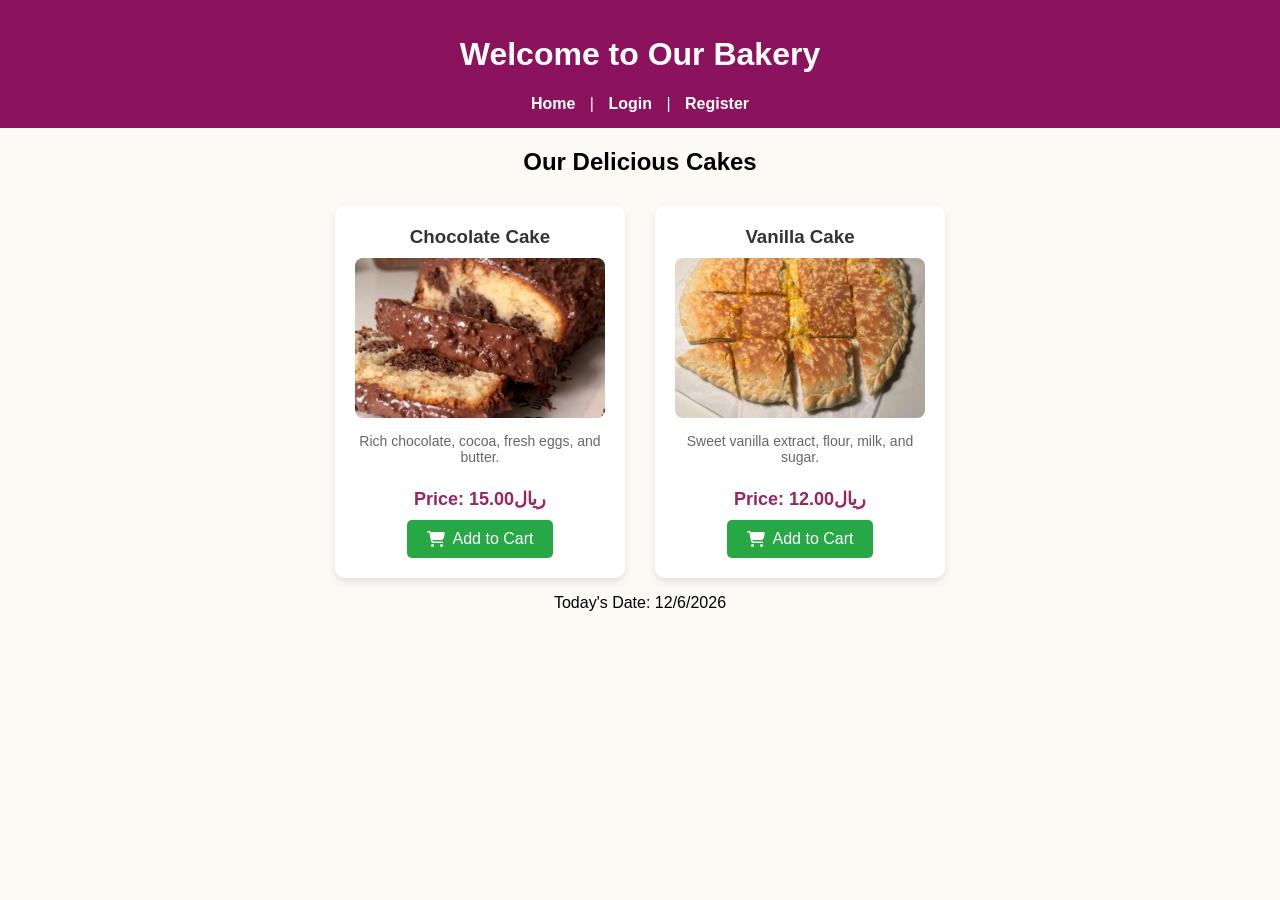
==== public/index.html @ 5c7da5cd "First upload" ====
<!DOCTYPE html>
<html lang="en">
<head>
    <meta charset="UTF-8">
    <title>Bakery Ordering System</title>
    <link rel="stylesheet" href="style.css">
    <!-- استدعاء مكتبة الأيقونات (FontAwesome) -->
    <link rel="stylesheet" href="https://cdnjs.cloudflare.com/ajax/libs/font-awesome/6.4.0/css/all.min.css">
</head>
<body>
    <header>
        <h1>Welcome to Our Bakery</h1>
        <nav>
            <a href="/">Home</a> | 
            <a href="#">Login</a> | 
            <a href="#">Register</a>
        </nav>
    </header>

    <main>
        <h2>Our Delicious Cakes</h2>
        
        <div class="cake-container">
            
            <!-- الكيكة الأولى -->
            <div class="cake">
                <h3>Chocolate Cake</h3> <!-- الاسم -->
                <img src= "image\cake1.jpg" alt="Chocolate Cake"> <!-- الصورة -->
                <p class="desc">Rich chocolate, cocoa, fresh eggs, and butter.</p> <!-- الوصف -->
                <p class="price">Price: 15.00ريال</p> <!-- السعر -->
                <button class="cart-btn"><i class="fa-solid fa-cart-shopping"></i> Add to Cart</button> <!-- الزر الأخضر -->
            </div>

            <!-- الكيكة الثانية -->
            <div class="cake">
                <h3>Vanilla Cake</h3>
                <img src="image\photo_2026-11-20_16-09-28.jpg" alt="Vanilla Cake">
                <p class="desc">Sweet vanilla extract, flour, milk, and sugar.</p>
                <p class="price">Price: 12.00ريال</p>
                <button class="cart-btn"><i class="fa-solid fa-cart-shopping"></i> Add to Cart</button>
            </div>

        </div>
    </main>

    <script src="script.js"></script>
</body>
</html>
---- public/style.css ----
body {
    font-family: Arial, sans-serif;
    margin: 0;
    padding: 0;
    background-color: #fdfaf6;
    text-align: center;
}

header {
    background-color: #8b135d;
    color: white;
    padding: 15px;
}

nav a {
    color: white;
    text-decoration: none;
    margin: 0 10px;
    font-weight: bold;
}

.cake-container {
    display: flex;
    justify-content: center;
    gap: 30px;
    margin-top: 30px;
    flex-wrap: wrap;
}

.cake {
    background: white;
    padding: 20px;
    border-radius: 10px;
    box-shadow: 0 4px 8px rgba(0,0,0,0.1);
    width: 250px;
    display: flex;
    flex-direction: column;
    align-items: center;
}

.cake h3 {
    margin: 0 0 10px 0;
    color: #333;
}

.cake img {
    width: 100%;
    height: 160px;
    object-fit: cover;
    border-radius: 8px;
    margin-bottom: 10px;
}

.cake .desc {
    font-size: 14px;
    color: #666;
    margin: 5px 0;
    height: 40px;
}

.cake .price {
    font-size: 18px;
    font-weight: bold;
    color: #982662;
    margin: 10px 0;
}

/* تنسيق الزر الأخضر وأيقونة السلة */
.cart-btn {
    background-color: #28a745;
    color: white;
    border: none;
    padding: 10px 20px;
    cursor: pointer;
    border-radius: 5px;
    font-size: 16px;
    display: flex;
    align-items: center;
    gap: 8px;
    transition: 0.3s;
}

.cart-btn:hover {
    background-color: #218838;
    transform: scale(1.05);
}
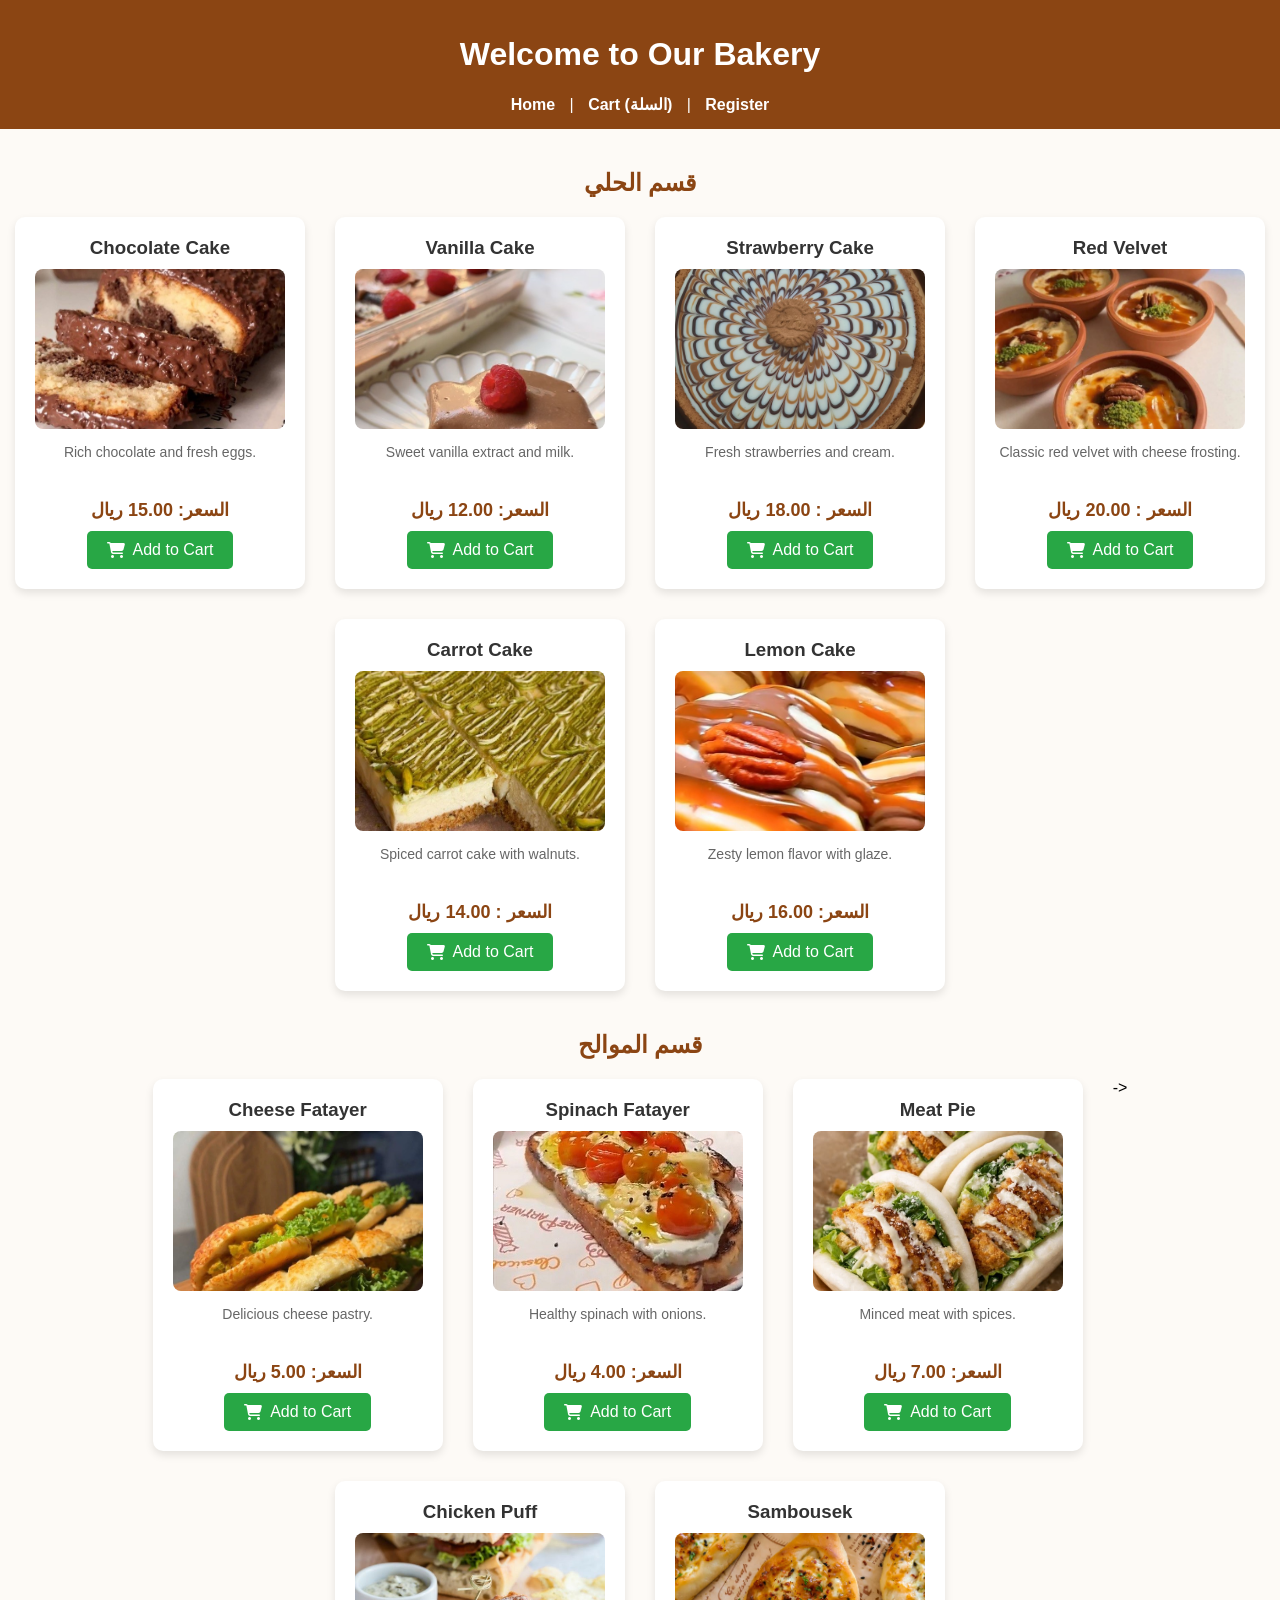
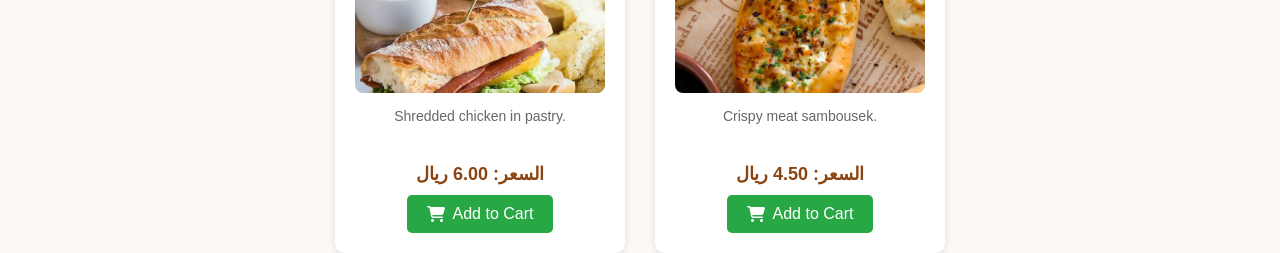
==== commit a69ef98b: "Massage" ====
--- a/public/index.html
+++ b/public/index.html
@@ -4,7 +4,6 @@
     <meta charset="UTF-8">
     <title>Bakery Ordering System</title>
     <link rel="stylesheet" href="style.css">
-    <!-- استدعاء مكتبة الأيقونات (FontAwesome) -->
     <link rel="stylesheet" href="https://cdnjs.cloudflare.com/ajax/libs/font-awesome/6.4.0/css/all.min.css">
 </head>
 <body>
@@ -12,37 +11,112 @@
         <h1>Welcome to Our Bakery</h1>
         <nav>
             <a href="/">Home</a> | 
-            <a href="#">Login</a> | 
+            <a href="cart.html">Cart (السلة)</a> | 
             <a href="#">Register</a>
         </nav>
     </header>
 
     <main>
-        <h2>Our Delicious Cakes</h2>
-        
+        <!-- قسم الحلي -->
+        <h2>قسم الحلي</h2>
         <div class="cake-container">
-            
-            <!-- الكيكة الأولى -->
+            <!-- 1 -->
             <div class="cake">
-                <h3>Chocolate Cake</h3> <!-- الاسم -->
-                <img src= "image\cake1.jpg" alt="Chocolate Cake"> <!-- الصورة -->
-                <p class="desc">Rich chocolate, cocoa, fresh eggs, and butter.</p> <!-- الوصف -->
-                <p class="price">Price: 15.00ريال</p> <!-- السعر -->
-                <button class="cart-btn"><i class="fa-solid fa-cart-shopping"></i> Add to Cart</button> <!-- الزر الأخضر -->
+                <h3>Chocolate Cake</h3>
+                <img src="image/cake1.jpg" alt="Chocolate Cake">
+                <p class="desc">Rich chocolate and fresh eggs.</p>
+                <p class="price">السعر: 15.00 ريال</p>
+                <button class="cart-btn" onclick="addToCart('Chocolate Cake', 15)"><i class="fa-solid fa-cart-shopping"></i> Add to Cart</button>
             </div>
-
-            <!-- الكيكة الثانية -->
+            <!-- 2 -->
             <div class="cake">
                 <h3>Vanilla Cake</h3>
-                <img src="image\photo_2026-11-20_16-09-28.jpg" alt="Vanilla Cake">
-                <p class="desc">Sweet vanilla extract, flour, milk, and sugar.</p>
-                <p class="price">Price: 12.00ريال</p>
-                <button class="cart-btn"><i class="fa-solid fa-cart-shopping"></i> Add to Cart</button>
+                <img src="image\cake2.jpg" alt="Vanilla Cake">
+                <p class="desc">Sweet vanilla extract and milk.</p>
+                <p class="price">السعر: 12.00 ريال</p>
+                <button class="cart-btn" onclick="addToCart('Vanilla Cake', 12)"><i class="fa-solid fa-cart-shopping"></i> Add to Cart</button>
             </div>
+            <!-- 3 -->
+            <div class="cake">
+                <h3>Strawberry Cake</h3>
+                <img src="image\cake3.jpeg" alt="Strawberry Cake">
+                <p class="desc">Fresh strawberries and cream.</p>
+                <p class="price">السعر : 18.00 ريال</p>
+                <button class="cart-btn" onclick="addToCart('Strawberry Cake', 18)"><i class="fa-solid fa-cart-shopping"></i> Add to Cart</button>
+            </div>
+            <!-- 4 -->
+            <div class="cake">
+                <h3>Red Velvet</h3>
+                <img src="image\cake4.jpg" alt="Red Velvet">
+                <p class="desc">Classic red velvet with cheese frosting.</p>
+                <p class="price">السعر : 20.00 ريال</p>
+                <button class="cart-btn" onclick="addToCart('Red Velvet', 20)"><i class="fa-solid fa-cart-shopping"></i> Add to Cart</button>
+            </div>
+            <!-- 5 -->
+            <div class="cake">
+                <h3>Carrot Cake</h3>
+                <img src="image\cake5.jpg" alt="Carrot Cake">
+                <p class="desc">Spiced carrot cake with walnuts.</p>
+                <p class="price">السعر : 14.00 ريال</p>
+                <button class="cart-btn" onclick="addToCart('Carrot Cake', 14)"><i class="fa-solid fa-cart-shopping"></i> Add to Cart</button>
+            </div>
+            <!-- 6 -->
+            <div class="cake">
+                <h3>Lemon Cake</h3>
+                <img src="image\cake6.jpg" alt="Lemon Cake">
+                <p class="desc">Zesty lemon flavor with glaze.</p>
+                <p class="price">السعر: 16.00 ريال</p>
+                <button class="cart-btn" onclick="addToCart('Lemon Cake', 16)"><i class="fa-solid fa-cart-shopping"></i> Add to Cart</button>
+            </div>
+        </div>
 
+        <!-- قسم الموالح -->
+        <h2>قسم الموالح</h2>
+        <div class="cake-container">
+            <!-- 1 -->
+            <div class="cake">
+                <h3>Cheese Fatayer</h3>
+                <img src="image\savory1.jpg" alt="Cheese Fatayer">
+                <p class="desc">Delicious cheese pastry.</p>
+                <p class="price">السعر: 5.00 ريال</p>
+                <button class="cart-btn" onclick="addToCart('Cheese Fatayer', 5)"><i class="fa-solid fa-cart-shopping"></i> Add to Cart</button>
+            </div>
+            <!-- 2 -->
+            <div class="cake">
+                <h3>Spinach Fatayer</h3>
+                <img src="image\savory2.jpg" alt="Spinach Fatayer">
+                <p class="desc">Healthy spinach with onions.</p>
+                <p class="price">السعر: 4.00 ريال</p>
+                <button class="cart-btn" onclick="addToCart('Spinach Fatayer', 4)"><i class="fa-solid fa-cart-shopping"></i> Add to Cart</button>
+            </div>
+            <!-- 3 -->
+            <div class="cake">
+                <h3>Meat Pie</h3>
+                <img src="image\savory3.jpeg" alt="Meat Pie">
+                <p class="desc">Minced meat with spices.</p>
+                <p class="price">السعر: 7.00 ريال</p>
+                <button class="cart-btn" onclick="addToCart('Meat Pie', 7)"><i class="fa-solid fa-cart-shopping"></i> Add to Cart</button>
+            </div>
+            <!-- 4 -->
+            ->
+            <div class="cake">
+                <h3>Chicken Puff</h3>
+                <img src="image\savory5.jpeg" alt="Chicken Puff">
+                <p class="desc">Shredded chicken in pastry.</p>
+                <p class="price">السعر: 6.00 ريال</p>
+                <button class="cart-btn" onclick="addToCart('Chicken Puff', 6)"><i class="fa-solid fa-cart-shopping"></i> Add to Cart</button>
+            </div>
+            <!-- 6 -->
+            <div class="cake">
+                <h3>Sambousek</h3>
+                <img src="image\savory6.jpeg" alt="Sambousek">
+                <p class="desc">Crispy meat sambousek.</p>
+                <p class="price">السعر: 4.50 ريال</p>
+                <button class="cart-btn" onclick="addToCart('Sambousek', 4.5)"><i class="fa-solid fa-cart-shopping"></i> Add to Cart</button>
+            </div>
         </div>
     </main>
 
     <script src="script.js"></script>
 </body>
-</html>+</html>
--- a/public/style.css
+++ b/public/style.css
@@ -7,7 +7,7 @@
 }
 
 header {
-    background-color: #8b135d;
+    background-color: #8B4513;
     color: white;
     padding: 15px;
 }
@@ -19,11 +19,16 @@
     font-weight: bold;
 }
 
+h2 {
+    color: #8B4513;
+    margin-top: 40px;
+}
+
 .cake-container {
     display: flex;
     justify-content: center;
     gap: 30px;
-    margin-top: 30px;
+    margin-top: 20px;
     flex-wrap: wrap;
 }
 
@@ -61,11 +66,10 @@
 .cake .price {
     font-size: 18px;
     font-weight: bold;
-    color: #982662;
+    color: #8B4513;
     margin: 10px 0;
 }
 
-/* تنسيق الزر الأخضر وأيقونة السلة */
 .cart-btn {
     background-color: #28a745;
     color: white;
@@ -83,4 +87,17 @@
 .cart-btn:hover {
     background-color: #218838;
     transform: scale(1.05);
+}
+
+/* تنسيق رسالة الشكر والتاريخ */
+#thanks {
+    color: #28a745;
+    margin-top: 30px;
+    font-size: 22px;
+}
+
+#date-display {
+    margin-top: 20px;
+    font-size: 14px;
+    color: #888;
 }
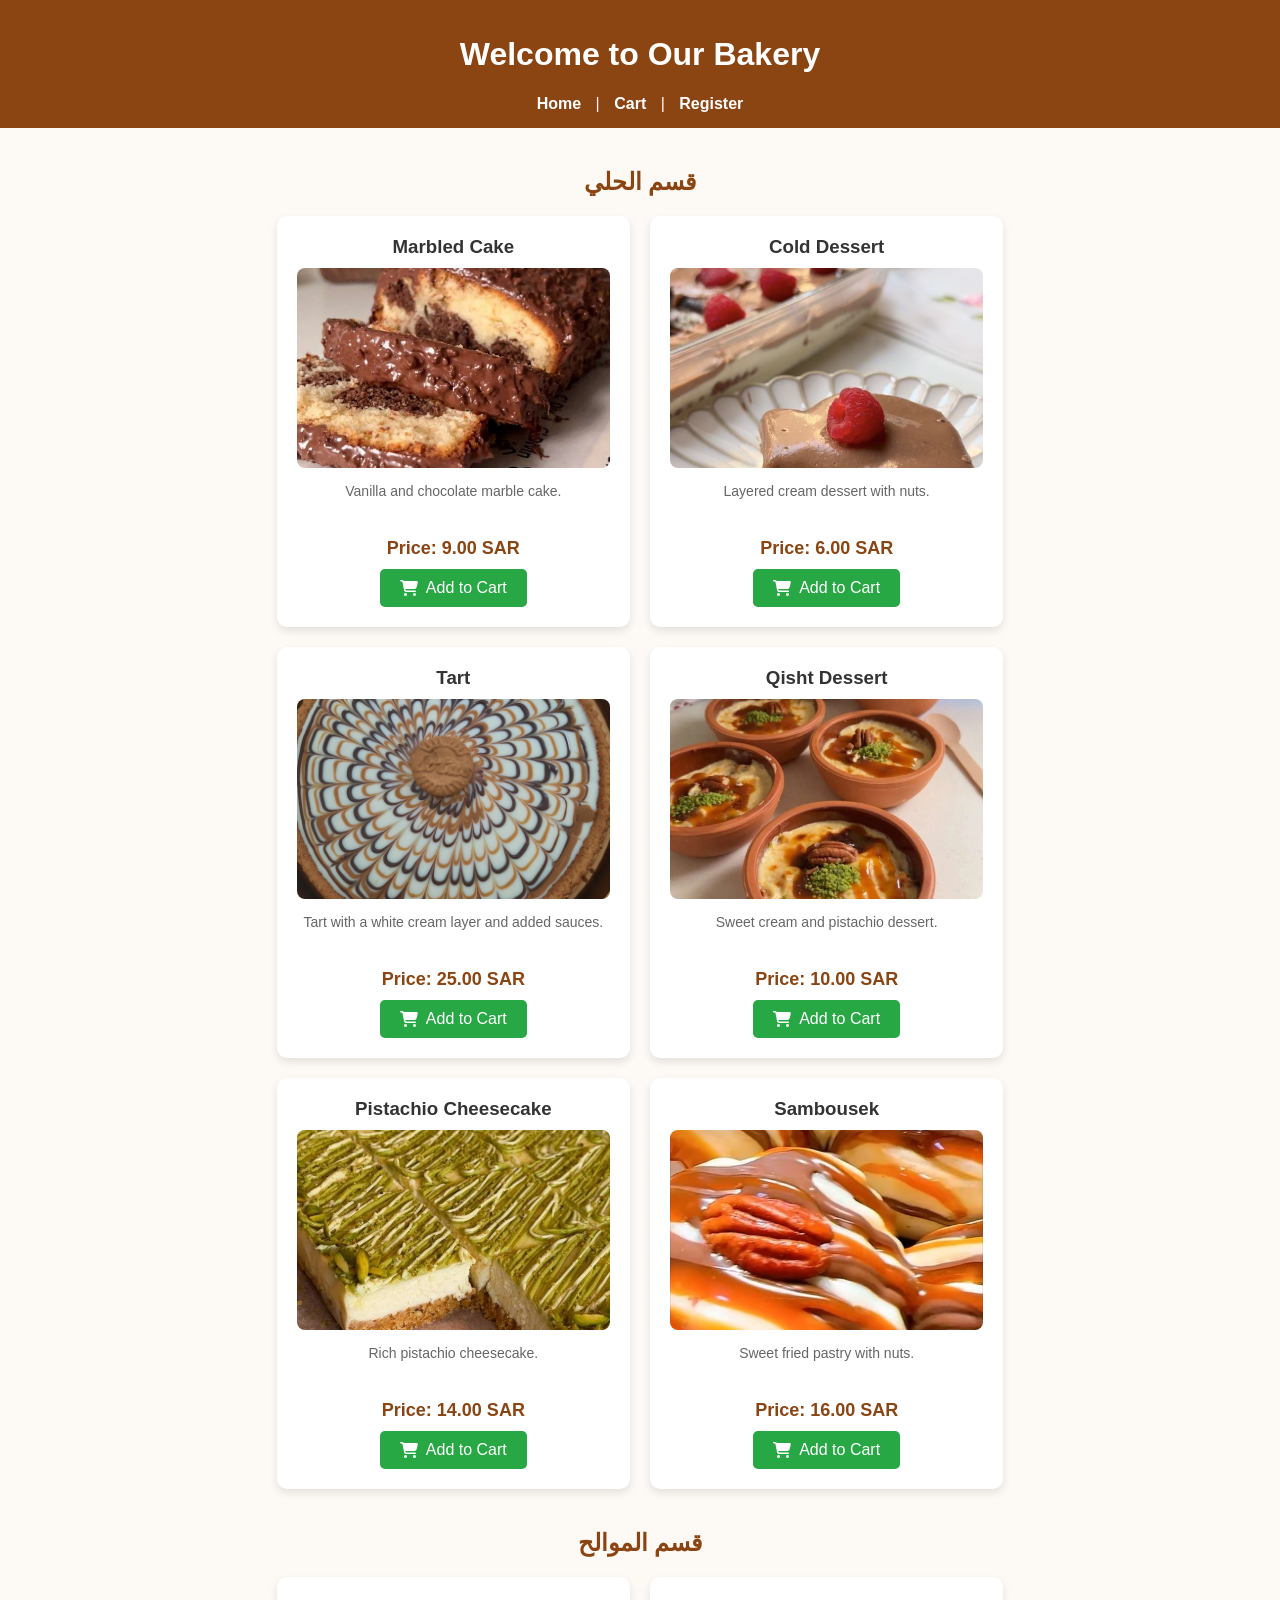
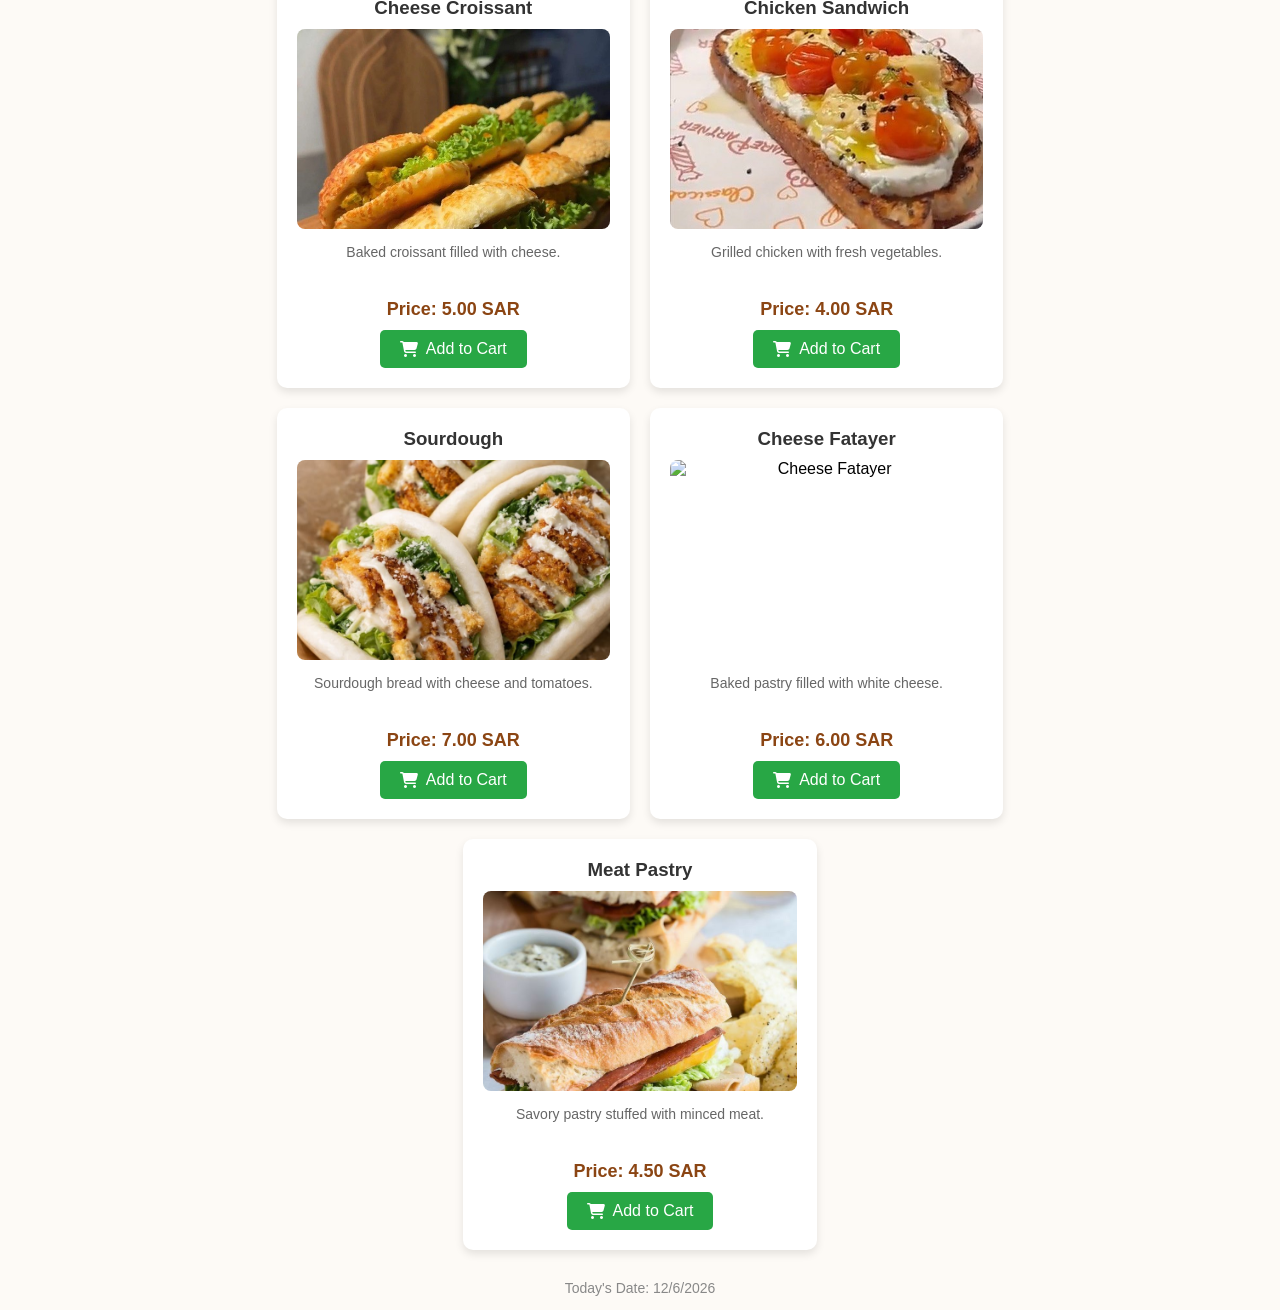
==== commit ba022662: "Massage" ====
--- a/public/index.html
+++ b/public/index.html
@@ -11,7 +11,7 @@
         <h1>Welcome to Our Bakery</h1>
         <nav>
             <a href="/">Home</a> | 
-            <a href="cart.html">Cart (السلة)</a> | 
+            <a href="cart.html">Cart</a> | 
             <a href="#">Register</a>
         </nav>
     </header>
@@ -22,51 +22,51 @@
         <div class="cake-container">
             <!-- 1 -->
             <div class="cake">
-                <h3>Chocolate Cake</h3>
-                <img src="image/cake1.jpg" alt="Chocolate Cake">
-                <p class="desc">Rich chocolate and fresh eggs.</p>
-                <p class="price">السعر: 15.00 ريال</p>
-                <button class="cart-btn" onclick="addToCart('Chocolate Cake', 15)"><i class="fa-solid fa-cart-shopping"></i> Add to Cart</button>
+                <h3>Marbled Cake</h3>
+                <img src="image/cake1.jpg" alt="Marbled Cake">
+                <p class="desc">Vanilla and chocolate marble cake.</p>
+                <p class="price">Price: 9.00 SAR</p>
+                <button class="cart-btn" onclick="addToCart('Marbled Cake', 9)"><i class="fa-solid fa-cart-shopping"></i> Add to Cart</button>
             </div>
             <!-- 2 -->
             <div class="cake">
-                <h3>Vanilla Cake</h3>
-                <img src="image\cake2.jpg" alt="Vanilla Cake">
-                <p class="desc">Sweet vanilla extract and milk.</p>
-                <p class="price">السعر: 12.00 ريال</p>
-                <button class="cart-btn" onclick="addToCart('Vanilla Cake', 12)"><i class="fa-solid fa-cart-shopping"></i> Add to Cart</button>
+                <h3>Cold Dessert</h3>
+                <img src="image/cake2.jpg" alt="Cold Dessert">
+                <p class="desc">Layered cream dessert with nuts.</p>
+                <p class="price">Price: 6.00 SAR</p>
+                <button class="cart-btn" onclick="addToCart('Cold Dessert', 6)"><i class="fa-solid fa-cart-shopping"></i> Add to Cart</button>
             </div>
             <!-- 3 -->
             <div class="cake">
-                <h3>Strawberry Cake</h3>
-                <img src="image\cake3.jpeg" alt="Strawberry Cake">
-                <p class="desc">Fresh strawberries and cream.</p>
-                <p class="price">السعر : 18.00 ريال</p>
-                <button class="cart-btn" onclick="addToCart('Strawberry Cake', 18)"><i class="fa-solid fa-cart-shopping"></i> Add to Cart</button>
+                <h3>Tart</h3>
+                <img src="image/cake3.jpeg" alt="Tart">
+                <p class="desc">Tart with a white cream layer and added sauces.</p>
+                <p class="price">Price: 25.00 SAR</p>
+                <button class="cart-btn" onclick="addToCart('Tart', 25)"><i class="fa-solid fa-cart-shopping"></i> Add to Cart</button>
             </div>
             <!-- 4 -->
             <div class="cake">
-                <h3>Red Velvet</h3>
-                <img src="image\cake4.jpg" alt="Red Velvet">
-                <p class="desc">Classic red velvet with cheese frosting.</p>
-                <p class="price">السعر : 20.00 ريال</p>
-                <button class="cart-btn" onclick="addToCart('Red Velvet', 20)"><i class="fa-solid fa-cart-shopping"></i> Add to Cart</button>
+                <h3>Qisht Dessert</h3>
+                <img src="image/cake4.jpg" alt="Qisht Dessert">
+                <p class="desc">Sweet cream and pistachio dessert.</p>
+                <p class="price">Price: 10.00 SAR</p>
+                <button class="cart-btn" onclick="addToCart('Qisht Dessert', 10)"><i class="fa-solid fa-cart-shopping"></i> Add to Cart</button>
             </div>
             <!-- 5 -->
             <div class="cake">
-                <h3>Carrot Cake</h3>
-                <img src="image\cake5.jpg" alt="Carrot Cake">
-                <p class="desc">Spiced carrot cake with walnuts.</p>
-                <p class="price">السعر : 14.00 ريال</p>
-                <button class="cart-btn" onclick="addToCart('Carrot Cake', 14)"><i class="fa-solid fa-cart-shopping"></i> Add to Cart</button>
+                <h3>Pistachio Cheesecake</h3>
+                <img src="image/cake5.jpg" alt="Pistachio Cheesecake">
+                <p class="desc">Rich pistachio cheesecake.</p>
+                <p class="price">Price: 14.00 SAR</p>
+                <button class="cart-btn" onclick="addToCart('Pistachio Cheesecake', 14)"><i class="fa-solid fa-cart-shopping"></i> Add to Cart</button>
             </div>
             <!-- 6 -->
             <div class="cake">
-                <h3>Lemon Cake</h3>
-                <img src="image\cake6.jpg" alt="Lemon Cake">
-                <p class="desc">Zesty lemon flavor with glaze.</p>
-                <p class="price">السعر: 16.00 ريال</p>
-                <button class="cart-btn" onclick="addToCart('Lemon Cake', 16)"><i class="fa-solid fa-cart-shopping"></i> Add to Cart</button>
+                <h3>Sambousek</h3>
+                <img src="image/cake6.jpg" alt="Sambousek">
+                <p class="desc">Sweet fried pastry with nuts.</p>
+                <p class="price">Price: 16.00 SAR</p>
+                <button class="cart-btn" onclick="addToCart('Sambousek', 16)"><i class="fa-solid fa-cart-shopping"></i> Add to Cart</button>
             </div>
         </div>
 
@@ -75,48 +75,54 @@
         <div class="cake-container">
             <!-- 1 -->
             <div class="cake">
-                <h3>Cheese Fatayer</h3>
-                <img src="image\savory1.jpg" alt="Cheese Fatayer">
-                <p class="desc">Delicious cheese pastry.</p>
-                <p class="price">السعر: 5.00 ريال</p>
-                <button class="cart-btn" onclick="addToCart('Cheese Fatayer', 5)"><i class="fa-solid fa-cart-shopping"></i> Add to Cart</button>
+                <h3>Cheese Croissant</h3>
+                <img src="image/savory1.jpg" alt="Cheese Croissant">
+                <p class="desc">Baked croissant filled with cheese.</p>
+                <p class="price">Price: 5.00 SAR</p>
+                <button class="cart-btn" onclick="addToCart('Cheese Croissant', 5)"><i class="fa-solid fa-cart-shopping"></i> Add to Cart</button>
             </div>
+            
             <!-- 2 -->
             <div class="cake">
-                <h3>Spinach Fatayer</h3>
-                <img src="image\savory2.jpg" alt="Spinach Fatayer">
-                <p class="desc">Healthy spinach with onions.</p>
-                <p class="price">السعر: 4.00 ريال</p>
-                <button class="cart-btn" onclick="addToCart('Spinach Fatayer', 4)"><i class="fa-solid fa-cart-shopping"></i> Add to Cart</button>
+                <h3>Chicken Sandwich</h3>
+                <img src="image/savory2.jpg" alt="Chicken Sandwich">
+                <p class="desc">Grilled chicken with fresh vegetables.</p>
+                <p class="price">Price: 4.00 SAR</p>
+                <button class="cart-btn" onclick="addToCart('Chicken Sandwich', 4)"><i class="fa-solid fa-cart-shopping"></i> Add to Cart</button>
             </div>
+
             <!-- 3 -->
             <div class="cake">
-                <h3>Meat Pie</h3>
-                <img src="image\savory3.jpeg" alt="Meat Pie">
-                <p class="desc">Minced meat with spices.</p>
-                <p class="price">السعر: 7.00 ريال</p>
-                <button class="cart-btn" onclick="addToCart('Meat Pie', 7)"><i class="fa-solid fa-cart-shopping"></i> Add to Cart</button>
+                <h3>Sourdough</h3>
+                <img src="image/savory3.jpeg" alt="Sourdough">
+                <p class="desc">Sourdough bread with cheese and tomatoes.</p>
+                <p class="price">Price: 7.00 SAR</p>
+                <button class="cart-btn" onclick="addToCart('Sourdough', 7)"><i class="fa-solid fa-cart-shopping"></i> Add to Cart</button>
             </div>
+
             <!-- 4 -->
-            ->
             <div class="cake">
-                <h3>Chicken Puff</h3>
-                <img src="image\savory5.jpeg" alt="Chicken Puff">
-                <p class="desc">Shredded chicken in pastry.</p>
-                <p class="price">السعر: 6.00 ريال</p>
-                <button class="cart-btn" onclick="addToCart('Chicken Puff', 6)"><i class="fa-solid fa-cart-shopping"></i> Add to Cart</button>
+                <h3>Cheese Fatayer</h3>
+                <img src="image/savory4.jpeg" alt="Cheese Fatayer">
+                <p class="desc">Baked pastry filled with white cheese.</p>
+                <p class="price">Price: 6.00 SAR</p>
+                <button class="cart-btn" onclick="addToCart('Cheese Fatayer', 6)"><i class="fa-solid fa-cart-shopping"></i> Add to Cart</button>
             </div>
-            <!-- 6 -->
+
+            <!-- 5 -->
             <div class="cake">
-                <h3>Sambousek</h3>
-                <img src="image\savory6.jpeg" alt="Sambousek">
-                <p class="desc">Crispy meat sambousek.</p>
-                <p class="price">السعر: 4.50 ريال</p>
-                <button class="cart-btn" onclick="addToCart('Sambousek', 4.5)"><i class="fa-solid fa-cart-shopping"></i> Add to Cart</button>
+                <h3>Meat Pastry</h3>
+                <img src="image/savory5.jpeg" alt="Meat Pastry">
+                <p class="desc">Savory pastry stuffed with minced meat.</p>
+                <p class="price">Price: 4.50 SAR</p>
+                <button class="cart-btn" onclick="addToCart('Meat Pastry', 4.5)"><i class="fa-solid fa-cart-shopping"></i> Add to Cart</button>
             </div>
         </div>
     </main>
 
+    <h3 id="thanks"></h3>
+    <p id="date-display"></p>
+
     <script src="script.js"></script>
 </body>
-</html>
+</html>
--- a/public/style.css
+++ b/public/style.css
@@ -24,12 +24,14 @@
     margin-top: 40px;
 }
 
+/* توزيع الكروت 3 في الصف */
 .cake-container {
     display: flex;
+    flex-wrap: wrap;
     justify-content: center;
-    gap: 30px;
-    margin-top: 20px;
-    flex-wrap: wrap;
+    gap: 20px;
+    max-width: 1000px;
+    margin: 20px auto;
 }
 
 .cake {
@@ -37,7 +39,8 @@
     padding: 20px;
     border-radius: 10px;
     box-shadow: 0 4px 8px rgba(0,0,0,0.1);
-    width: 250px;
+    width: calc(33.333% - 20px); /* السر هنا لظهور 3 بصف */
+    min-width: 250px; 
     display: flex;
     flex-direction: column;
     align-items: center;
@@ -50,7 +53,7 @@
 
 .cake img {
     width: 100%;
-    height: 160px;
+    height: 200px;
     object-fit: cover;
     border-radius: 8px;
     margin-bottom: 10px;
